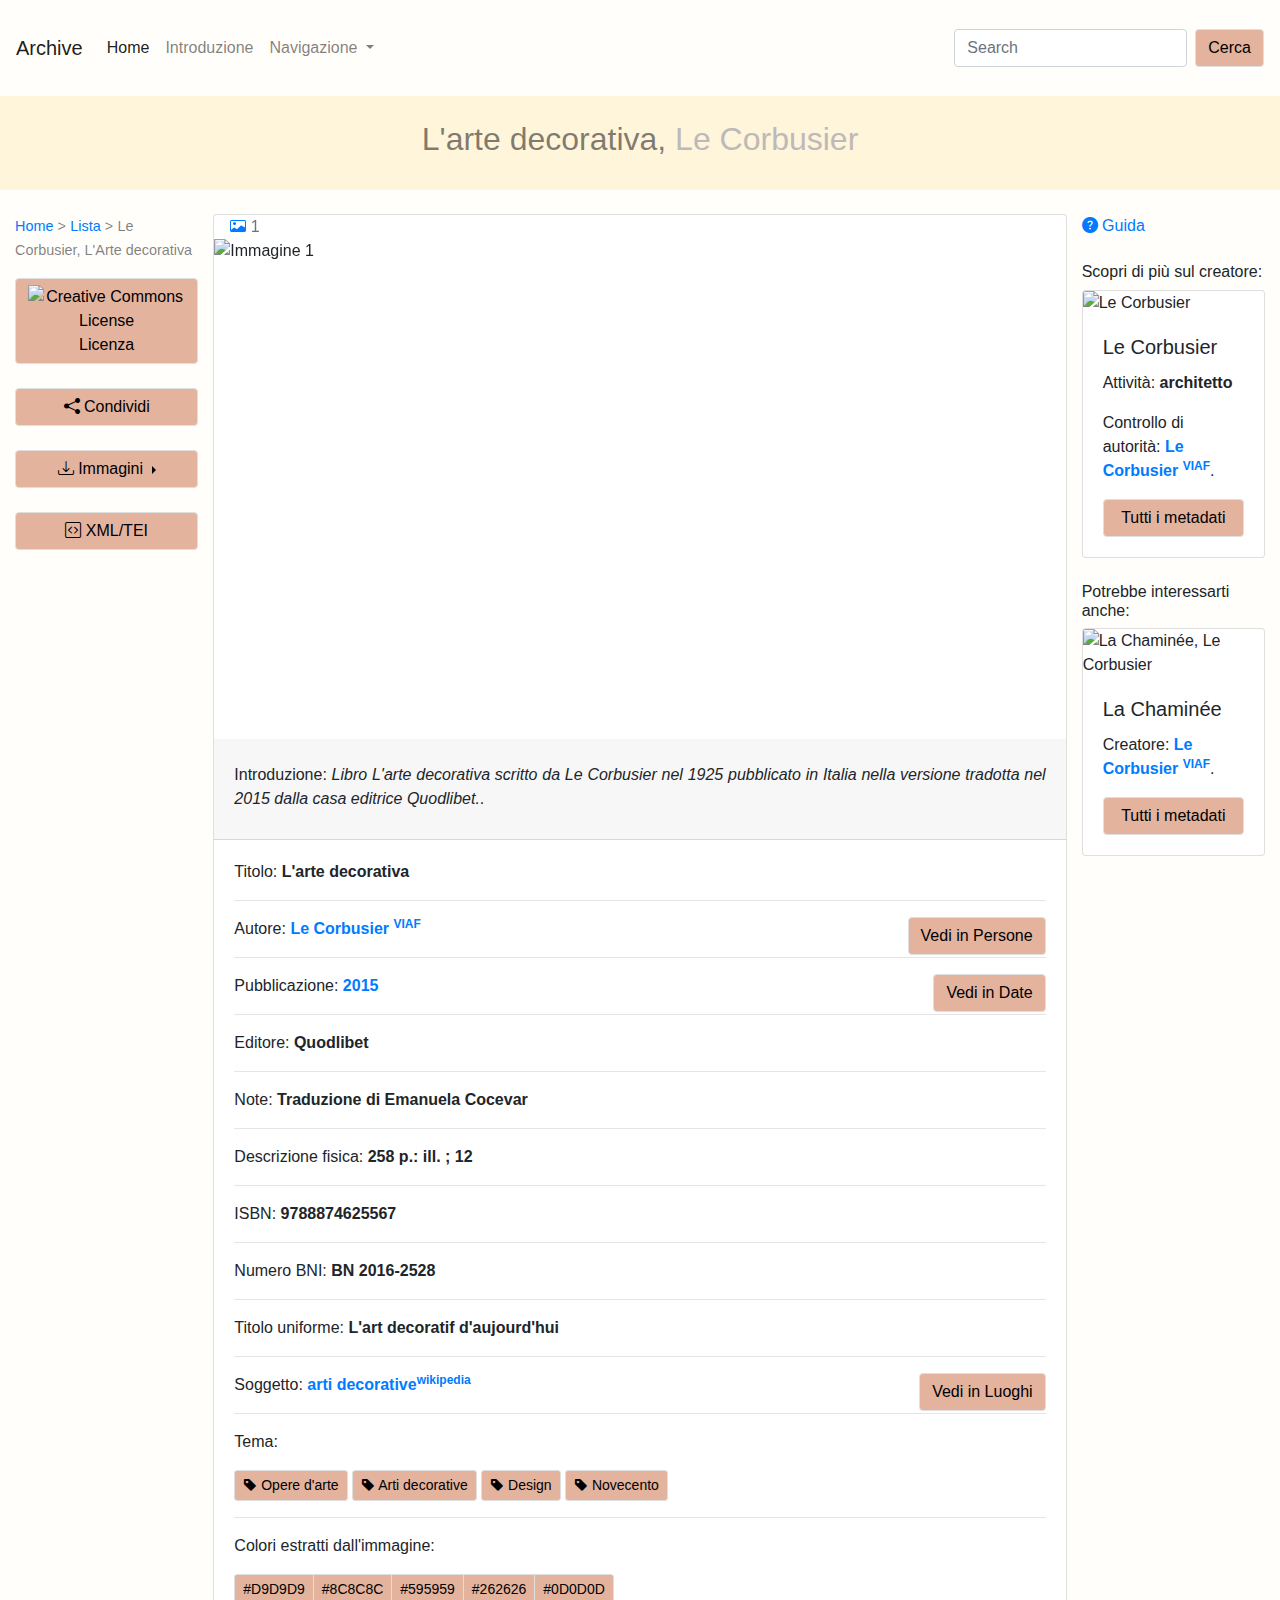
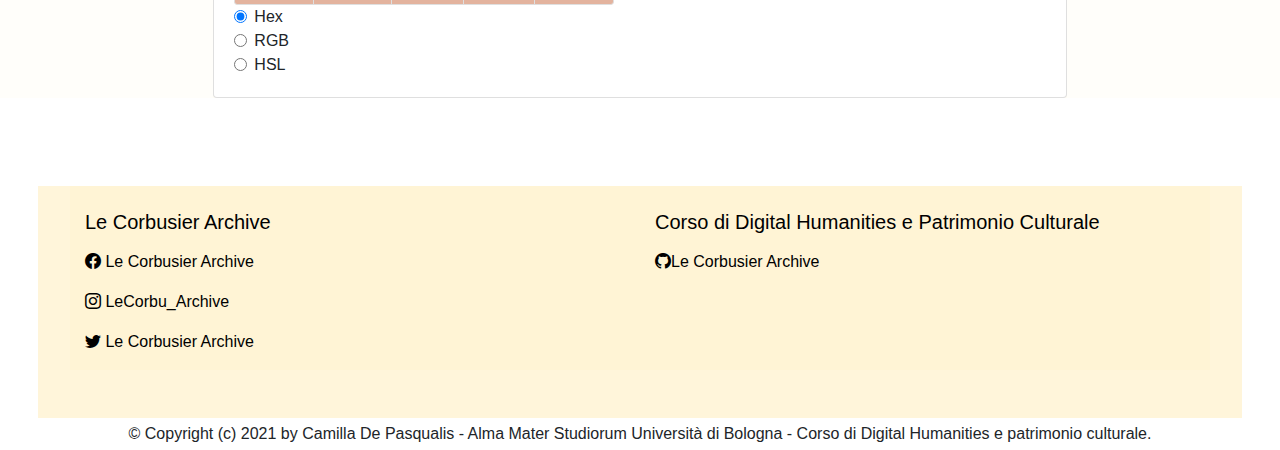
==== item.html @ 085aa57d "Add files via upload" ====
<!doctype html> <!-- necessario anche per motivi legali -->
<html lang="it">
<!-- head -->

<head>
    <!-- charset -->
    <meta charset="utf-8">
    <!-- viewport -->
    <meta name="viewport" content="width=device-width, initial-scale=1, shrink-to-fit=no">
    <!-- metadati DC -->
    <meta name="DC.Title" content="Le Corbusier Archive">
    <meta name="DC.Creator" content="Camilla De Pasqualis">
    <meta name="DC.Subject" content="Opere di Le Corbusier">
    <meta name="DC.Description" content="Inserisci una breve descrizione del tuo sito web">
    <meta name="DC.Publisher"
        content="Alma Mater Studiorum, Univeristà di Bologna">
    <meta name="DC.Contributor"
        content="Francesca Tommasi, Martina dello Buono">
    <meta name="DC.Date" content="Inserisci la data di creazione/pubblicazione/aggiornamento del tuo sito web">
    <meta name="DC.Type" content="Sito web">
    <meta name="DC.Format" content="HTML/CSS/JS">
    <link rel="DC.Identifier" href="https://www.nomedelsitoweb.github.io">
    <meta name="DC.Source" content="Inserisci le risorse utilizzate per la realizzazione del tuo sito web">
    <meta name="DC.Language" content="it">
    <meta name="DC.Relation"
        content="Inserisci dei riferimenti alle risorse collegate al sito web, possibilmente utilizzando identificazioni formali (per esempio, i codici ISBN per i libri)">
    <link rel="DC.Coverage"
        href="http://vocab.getty.edu/page/tgn/7004847">
    <meta name="DC.Rights"
        content="Inserisci il tipo di licenza con cui intendi proteggere il tuo sito web (per esempio, fai riferimento a una delle licenze Creative Commons: https://creativecommons.org/share-your-work/)">
    <!-- il titolo del sito riportato all'interno del tag title compare nella finestra del browser -->
    <title>Le Corbusier Archive</title>
    <!-- favicon -->
    <link rel="shortcut icon" href="img/favicon/favicon.ico" />
    <!-- bootstrap css -->
    <link rel="stylesheet" type="text/css" href="bootstrap/css/bootstrap.min.css">
    <!-- css -->
    <link rel="stylesheet" type="text/css" href="index.css">
    <!-- bootstrap icons -->
    <link rel="stylesheet" href="https://cdn.jsdelivr.net/npm/bootstrap-icons@1.4.0/font/bootstrap-icons.css">
</head>

<!-- body -->

<body>
    <!-- header -->
    <header>
        <!-- bootstrap navbar -->
           <nav class="navbar navbar-expand-lg navbar-light navbar-bg">
      <img src="immagini\lecorbusier.gif" height="80" alt="">
      <a class="navbar-brand" href="index.html" title="Torna a Home">Archive</a>
    <button class="navbar-toggler" type="button" data-toggle="collapse" data-target="#navbarSupportedContent" aria-controls="navbarSupportedContent" aria-expanded="false" aria-label="Toggle navigation">
      <span class="navbar-toggler-icon"></span>
    </button>

    <div class="collapse navbar-collapse" id="navbarSupportedContent">
      <ul class="navbar-nav mr-auto">
        <li class="nav-item active">
          <a class="nav-link" href="index.html">Home <span class="sr-only">(current)</span></a>
        </li>
        <li class="nav-item">
          <a class="nav-link" href="#">Introduzione</a>
        </li>
        <li class="nav-item dropdown">
          <a class="nav-link dropdown-toggle" href="#" id="navbarDropdown" role="button" data-toggle="dropdown" aria-haspopup="true" aria-expanded="false">
            Navigazione
          </a>
          <div class="dropdown-menu" aria-labelledby="navbarDropdown">
            <a class="dropdown-item" href="lista.html">Lista</a>
            <a class="dropdown-item" href="#">Mappa</a>
            <a class="dropdown-item" href="#">Tipologia</a>
            <a class="dropdown-item" href="#">Linea del tempo</a>
            <div class="dropdown-divider"></div>
            <a class="dropdown-item" href="#">Potrebbe interessarti</a>
          </div>
        </li>
      </ul>
        <form class="form-inline my-2 my-lg-0">
            <input class="form-control mr-sm-2" type="search" placeholder="Search" aria-label="Search">
            <button class="btn btn-primary btn-blue my-2 my-sm-0" type="submit">Cerca</button>
        </form>
    </div>
  </nav>
    </header>

    <!-- main -->
    <main class="background-gray pb-5 pt-5">
        <!-- item -->
        <section class="container-fluid">
            <div class="row">
                <div class="col-md-12 background-blue pb-4 pt-4">
                    <h2 class="text-black-50 text-center">L'arte decorativa, <span class="text-gray">Le Corbusier</span>
                    </h2>
                </div>
            </div>
            <div class="row">
                <!-- sidebar a sinistra -->
                <div class="col-md-2 col-sm-2 col-xs-12 mt-4">
                    <aside>
                        <!-- breadcrumbs -->
                        <nav class="breadcrumbs">
                            <ul class="pl-0">
                                <li><a href="index.html" class="link" title="Torna alla Home">Home</a></li>
                                <li><a href="lista.html" class="link" title="Torna a Lista">Lista</a></li>
                                <li>Le Corbusier, L'Arte decorativa</li>
                            </ul>
                        </nav>
                        <!-- licenza -->
                        <div class="share">
                            <a href="http://creativecommons.org/licenses/by/4.0/" class="btn btn-light" target="_blank"
                                title="Licenza Creative Commons CC BY 4.0">
                                <img alt="Creative Commons License" style="border-width:0; width: 60px;"
                                    src="https://i.creativecommons.org/l/by/4.0/88x31.png" /> Licenza</a>
                        </div>
                        <!-- condividi -->
                        <div class="share mt-4">
                            <button type="button" class="btn btn-light"><i class="bi bi-share-fill"></i>
                                Condividi</button>
                        </div>
                        <!-- download immagini -->
                        <div class="share mt-4">
                            <div class="dropdown dropright">
                                <button class="btn btn-light dropdown-toggle" type="button" id="dropdownMenuButton"
                                    data-toggle="dropdown" aria-haspopup="true" aria-expanded="false">
                                    <i class="bi bi-download"></i> Immagini
                                </button>
                                <div class="dropdown-menu p-3" aria-labelledby="dropdownMenuButton">
                                    <div class="mb-2">
                                        <span>Scarica le immagini da</span>
                                        <!-- inserisci i numeri delle immagini -->
                                        <input class="input-number mr-sm-2" type="number" min="1" max="2"
                                            placeholder="1">
                                        <span>a</span>
                                        <input class="input-number mr-sm-2" type="number" min="1" max="2"
                                            placeholder="2">
                                        <span>in:</span>
                                    </div>
                                    <!-- radio -->
                                    <div class="form-check">
                                        <input class="form-check-input" type="radio" name="exampleRadios"
                                            value="option1" checked>
                                        <label class="form-check-label">
                                            JPG
                                        </label>
                                    </div>
                                    <div class="form-check">
                                        <input class="form-check-input" type="radio" name="exampleRadios"
                                            value="option2">
                                        <label class="form-check-label">
                                            PNG
                                        </label>
                                    </div>
                                    <div class="form-check">
                                        <input class="form-check-input" type="radio" name="exampleRadios"
                                            value="option3">
                                        <label class="form-check-label">
                                            PDF
                                        </label>
                                    </div>
                                    <button type="button" class="btn btn-primary mt-2">Scarica</button>
                                </div>
                            </div>
                        </div>
                        <!-- download XML/TEI -->
                        <div class="share mt-4">
                            <button onclick="window.location.href='TEI.xml';" type="button" class="btn btn-light"><i class="bi bi-code-square"></i>
                                XML/TEI</button>
                        </div>
                    </aside>
                </div>
                <!-- item selezionato -->
                <div class="col-md-8 col-sm-8 col-xs-12 mt-4">
                    <div class="row">
                        <div class="card w-100">
                            <!-- carousel -->
                            <div id="carouselExampleIndicators" class="carousel slide carousel-specific-item"
                                data-ride="carousel">
                                <ol class="carousel-indicators">
                                    <li data-target="#carouselExampleIndicators" data-slide-to="0" class="active"></li>
                                    <li data-target="#carouselExampleIndicators" data-slide-to="1"></li>
                                </ol>
                                <div class="carousel-inner">
                                    <div class="carousel-item active">
                                        <span class="ml-2 mt-2 p-2"><a href="#" target="_blank"
                                                title="Vedi tutte le immagini del catalogo"><i
                                                    class="bi bi-card-image"></i></a> <span
                                                class="img-code text-muted">1</span></span>
                                        <img src="immagini\Screenshot (14).png"
                                            class="mx-auto d-block w-100" alt="Immagine 1">
                                    </div>
                                    <div class="carousel-item">
                                        <span class="ml-2 mt-2 p-2"><a href="#" target="_blank"
                                                title="Vedi tutte le immagini del catalogo"><i
                                                    class="bi bi-card-image"></i> <span
                                                    class="img-code text-muted">2</span></a></span>
                                        <img src="immagini\Screenshot (13).png"
                                            class="mx-auto d-block w-100" alt="Immagine 2">
                                    </div>
                                </div>
                                <a class="carousel-control-prev" href="#carouselExampleIndicators" role="button"
                                    data-slide="prev" title="Indietro">
                                    <span class="carousel-control-prev-icon" aria-hidden="true"></span>
                                    <span class="sr-only">Previous</span>
                                </a>
                                <a class="carousel-control-next" href="#carouselExampleIndicators" role="button"
                                    data-slide="next">
                                    <span class="carousel-control-next-icon" aria-hidden="true"></span>
                                    <span class="sr-only" title="Avanti">Next</span>
                                </a>
                            </div>
                            <!-- introduzione -->
                            <div class="card-header pt-4">
                                <p class="text-justify">Introduzione: <em>Libro L'arte decorativa scritto da Le Corbusier nel 1925 pubblicato in Italia nella versione tradotta nel 2015 dalla casa editrice Quodlibet.</em>.</p>
                            </div>
                            <!-- metadati -->
                            <div class="card-body">
                                <p class="card-text"><span>Titolo:</span> <b>L'arte decorativa</b></p>
                                <hr>
                                <p class="card-text"><span>Autore:</span> <b><a href="https://viaf.org/viaf/30311644/"
                                            target="_blank" title="Identificativo VIAF di Vela, Vincenzo">Le Corbusier
                                            <sup>VIAF</sup></a></b>
                                    <a href="persona.html" class="btn btn-light float-right"
                                        title="Vai alla pagina di Le Corbusier nella sezione Persone">Vedi in
                                        Persone</a>
                                </p>
                                <hr>
                                <p class="card-text"><span>Pubblicazione:</span> <b><a href="#" title="2015">2015</a></b> <button
                                        type="button" class="btn btn-light float-right">Vedi in Date</button>
                                </p>
                                <hr>
                                <p class="card-text"><span>Editore:</span> <b>Quodlibet</b>
                                <hr>
                                <p class="card-text"><span>Note:</span> <b>Traduzione di Emanuela Cocevar</b></p>
                                <hr>
                                <p class="card-text"><span>Descrizione fisica:</span> <b>258 p.: ill. ; 12</b></p>
                                <hr>
                                <p class="card-text"><span>ISBN:</span> <b>9788874625567</b></p>
                                <hr>
                                <p class="card-text"><span>Numero BNI:</span> <b>BN 2016-2528</b>
                                </p>
                                <hr>
                                <p class="card-text"><span>Titolo uniforme:</span> <b>L'art decoratif d'aujourd'hui</b></p>
                                <hr>
                                <p class="card-text"><span>Soggetto:</span> <b><a
                                            href=https://it.wikipedia.org/wiki/Arti_decorative target="_blank"
                                            title="pagina Wikipedia delle arti decorative">arti decorative<sup>wikipedia</sup></a></b>
                                    <button type="button" class="btn btn-light float-right">Vedi in Luoghi</button>
                                </p>
                                <hr>
                                <p class="card-text">Tema:</p>
                                <!-- tag -->
                                <div>
                                    <button type="button" class="btn btn-primary btn-sm"><i class="bi bi-tag-fill"></i>
                                        Opere d'arte</button>
                                    <button type="button" class="btn btn-secondary btn-sm"><i
                                            class="bi bi-tag-fill"></i>
                                        Arti decorative</button>
                                    <button type="button" class="btn btn-success btn-sm"><i class="bi bi-tag-fill"></i>
                                        Design</button>
                                    <button type="button" class="btn btn-info btn-sm"><i class="bi bi-tag-fill"></i>
                                        Novecento</button>
                                </div>
                                <hr>
                                <p class="card-text">Colori estratti dall'immagine:</p>
                                <!-- button group -->
                                <!-- gli attributi style andrebbero evitati, ma in alcuni casi (senza approfondire, dove interviene un JS) sono permessi -->
                                <div class="btn-group" role="group" aria-label="Palette estratta dall'immagine">
                                    <button type="button" class="btn btn-secondary btn-sm text-dark"
                                        style="background-color: #D9D9D9; border-color: #D9D9D9;">#D9D9D9</button>
                                    <button type="button" class="btn btn-secondary btn-sm"
                                        style="background-color: #8C8C8C; border-color: #8C8C8C;">#8C8C8C</button>
                                    <button type="button" class="btn btn-secondary btn-sm"
                                        style="background-color: #595959; border-color: #595959;">#595959</button>
                                    <button type="button" class="btn btn-secondary btn-sm"
                                        style="background-color: #262626; border-color: #262626;">#262626</button>
                                    <button type="button" class="btn btn-secondary btn-sm"
                                        style="background-color: #0D0D0D; border-color: #0D0D0D;">#0D0D0D</button>
                                </div>
                                <!-- radio -->
                                <div class="form-check">
                                    <input class="form-check-input" type="radio" name="exampleRadios" value="option1"
                                        checked>
                                    <label class="form-check-label">
                                        Hex
                                    </label>
                                </div>
                                <div class="form-check">
                                    <input class="form-check-input" type="radio" name="exampleRadios" value="option2">
                                    <label class="form-check-label">
                                        RGB
                                    </label>
                                </div>
                                <div class="form-check">
                                    <input class="form-check-input" type="radio" name="exampleRadios" value="option3">
                                    <label class="form-check-label">
                                        HSL
                                    </label>
                                </div>
                            </div>
                        </div>
                    </div>
                </div>
                <!-- sidebar a destra -->
                <div class="col-md-2 col-sm-2 col-xs-12 mt-4">
                    <aside>
                        <!-- guida -->
                        <div>
                            <a href="#" class="link" title="Guida"><i class="bi bi-question-circle-fill"></i>
                                <span>Guida</span></a>
                        </div>
                        <!-- suggerimenti -->
                        <div class="mt-4">
                            <p class="h6">Scopri di più sul creatore:</p>
                            <div class="card">
                                <img src="immagini\lecorbupiccolo.jpg" class="card-img-top"
                                    alt="Le Corbusier">
                                <div class="card-body">
                                    <h5 class="card-title">Le Corbusier</h5>
                                    <p class="card-text">Attività: <b>architetto</b></p>
                                    <p class="card-text">Controllo di autorità: <b><a
                                                href="https://viaf.org/viaf/56612471/" target="_blank"
                                                title="Identificativo VIAF di Le Corbusier">Le Corbusier
                                                <sup>VIAF</sup></a></b>.</p>
                                    <a href="persona.html" class="btn btn-blue w-100" title="Tutti i metadati">Tutti i
                                        metadati</a>
                                </div>
                            </div>
                        </div>
                        <div class="mt-4">
                            <h6>Potrebbe interessarti anche:</h6>
                            <div class="card">
                                <img src="immagini\lachamine.jpg" class="card-img-top"
                                    alt="La Chaminée, Le Corbusier">
                                <div class="card-body">
                                    <h5 class="card-title">La Chaminée</h5>
                                    <p class="card-text">Creatore: <b><a href="https://viaf.org/viaf/56612471/"
                                                target="_blank" title="Identificativo VIAF di Le Corbusier">Le Corbusier
                                                <sup>VIAF</sup></a></b>.</p>
                                    <a href="item2.html" class="btn btn-blue w-100" title="Tutti i metadati">Tutti i metadati</a>
                                </div>
                            </div>
                        </div>
                    </aside>
                </div>
            </div>
        </section>
    </main>

    <!-- footer -->
    <footer>
        <!-- informazioni secondarie -->
        <div class="container-fluid background-footer pb-5 pt-5">
            <div class="container">
                <div class="row">
                    <div class="col-md-6 mt-4">
                        <h5 class="text-justify">Le Corbusier Archive</h5>
                        <ul class="mt-3 pl-0"><i class="bi bi-facebook"></i> Le Corbusier Archive</ul>
                        <ul class="mt-3 pl-0"><i class="bi bi-instagram"></i> LeCorbu_Archive</ul>
                        <ul class="mt-3 pl-0"><i class="bi bi-twitter"></i> Le Corbusier Archive</ul>
                    </div>
                    <div class="col-md-6 mt-4">
                        <h5 class="text-justify">Corso di Digital Humanities e Patrimonio Culturale</h5>
                        <ul class="mt-3 pl-0"><i class="bi bi-github"></i>Le Corbusier Archive</ul>
                    </div>
                </div>
            </div>
        </div>
        <!-- copyright -->
        <div class="container-fluid background-gray">
            <p class="mb-0 pb-1 pt-1 text-center">© Copyright (c) 2021 by Camilla De Pasqualis - Alma Mater Studiorum Università di Bologna - Corso di Digital Humanities e patrimonio culturale.</p>
        </div>
    </footer>

    <!-- script sempre prima della chiusura del body -->
    <!-- jquery -->
    <!-- se si intende utilizzare bootstrap è sempre necessario includere prima una libreria di JavaScript chiamata jQuery -->
    <script src="https://code.jquery.com/jquery-3.6.0.slim.min.js"
        integrity="sha256-u7e5khyithlIdTpu22PHhENmPcRdFiHRjhAuHcs05RI=" crossorigin="anonymous"></script>
    <!-- bootstrap js -->
    <script src="bootstrap/js/bootstrap.bundle.min.js"></script>

</body>

</html>
---- index.css ----
/* quando è un tag html e non una class non si mette il punto */
.body {
  background-color: #ffc10705;
}
.navbar-bg {
  background-color: #ffc10705;
}
.background-section { 
  background-color: #fff5da;
  margin: 0 auto;
  width: 94%;
}
.carousel-caption {
    background-color: rgba(26, 26, 26, .7);
    left: 0;
    right: 0;
    width: 100%; bottom: 0px;

}
.carousel-image {
  height: 100vh;
}
/* # si usa quando è un id */
#carouselExampleCaptions {
  margin: 40px;
}
.main {
  margin: 40px;

  background-color: #fff5da;
}
/* vh è un'unità di misura responsiva, 100vh è tutto lo schermo in altezza */
.btn-card {
  width: 100%;
  bottom: 0;

}
.btn {
  background-color: #e3b39e !important;
  font-weight: 500;
    color: black !important;
    border: 1px solid #dfdfdf !important;
}
.background-footer {
  background-color: #fff5da;
  margin: 0 auto;
  margin-top: 40px;
  width: 94%;
  /* !important serve a ignorare le regole che sovrascrivono quella specificata */
  color: black !important;
}
.background-footer li {
  /* per togliere i pallini dall'elenco */
  list-style-type: none;
}
.navbar {
  background-color: #ffc10705;
}

.row {
  background-color: #ffc10705;
}
.col-md-12 {
  background-color: #fff5da;
}
.col-md-12 pb-4 pt-4 {
  background-color: #fff5da;;
}
#header-lista{
  background-color: #fffcf5;
}
aside .card:hover, .card-tool:hover, .card-item:hover, .card-related-item:hover {
  box-shadow: 0px 5px 40px -10px rgba(122, 144, 173, .9);
  -webkit-box-shadow: 0px 5px 40px -10px rgba(38, 44, 52, .9); 
  -moz-box-shadow: 0px 5px 40px -10px rgba(38, 44, 52, .9);
}

/*Btn pressend and hover*/
.btn:hover,.btn:active, .btn:focus {
  background-color: #7f7a6d !important;
  border-color: #7f7a6d !important;
  color: white !important;
  box-shadow: 0 0 0 0.2rem rgb(129 129 129 / 50%) !important;
}
#toggle-opere{
  background-color: #f4e0d7;
  border-color: #f4e0d7;
}

#toggle-luoghi{
  background-color:#d99373;
  border-color: #d99373;
}

.dropdown-toggle {
  width: 100%;
}
.carousel-item img {
  height: 500px;
  width: auto !important;
}
.pt-5, .py-5 {
    padding-top: 0 !important;
}
.text-gray {
  color: #bdb9b9;
}

/* breadcrumbs */
.breadcrumbs > ul > li {
  color: rgba(0, 0, 0, .5); 
  display: inline; 
  font-size: .9em;
}
/* ::after indica che dopo ogni elemento con le classi/attributi indicati bisogna inserire il contenuto riportato dalla proprietà content */
.breadcrumbs li:not(:last-child)::after {
  content: " >";
}
.share button{
  width: 100%;
}
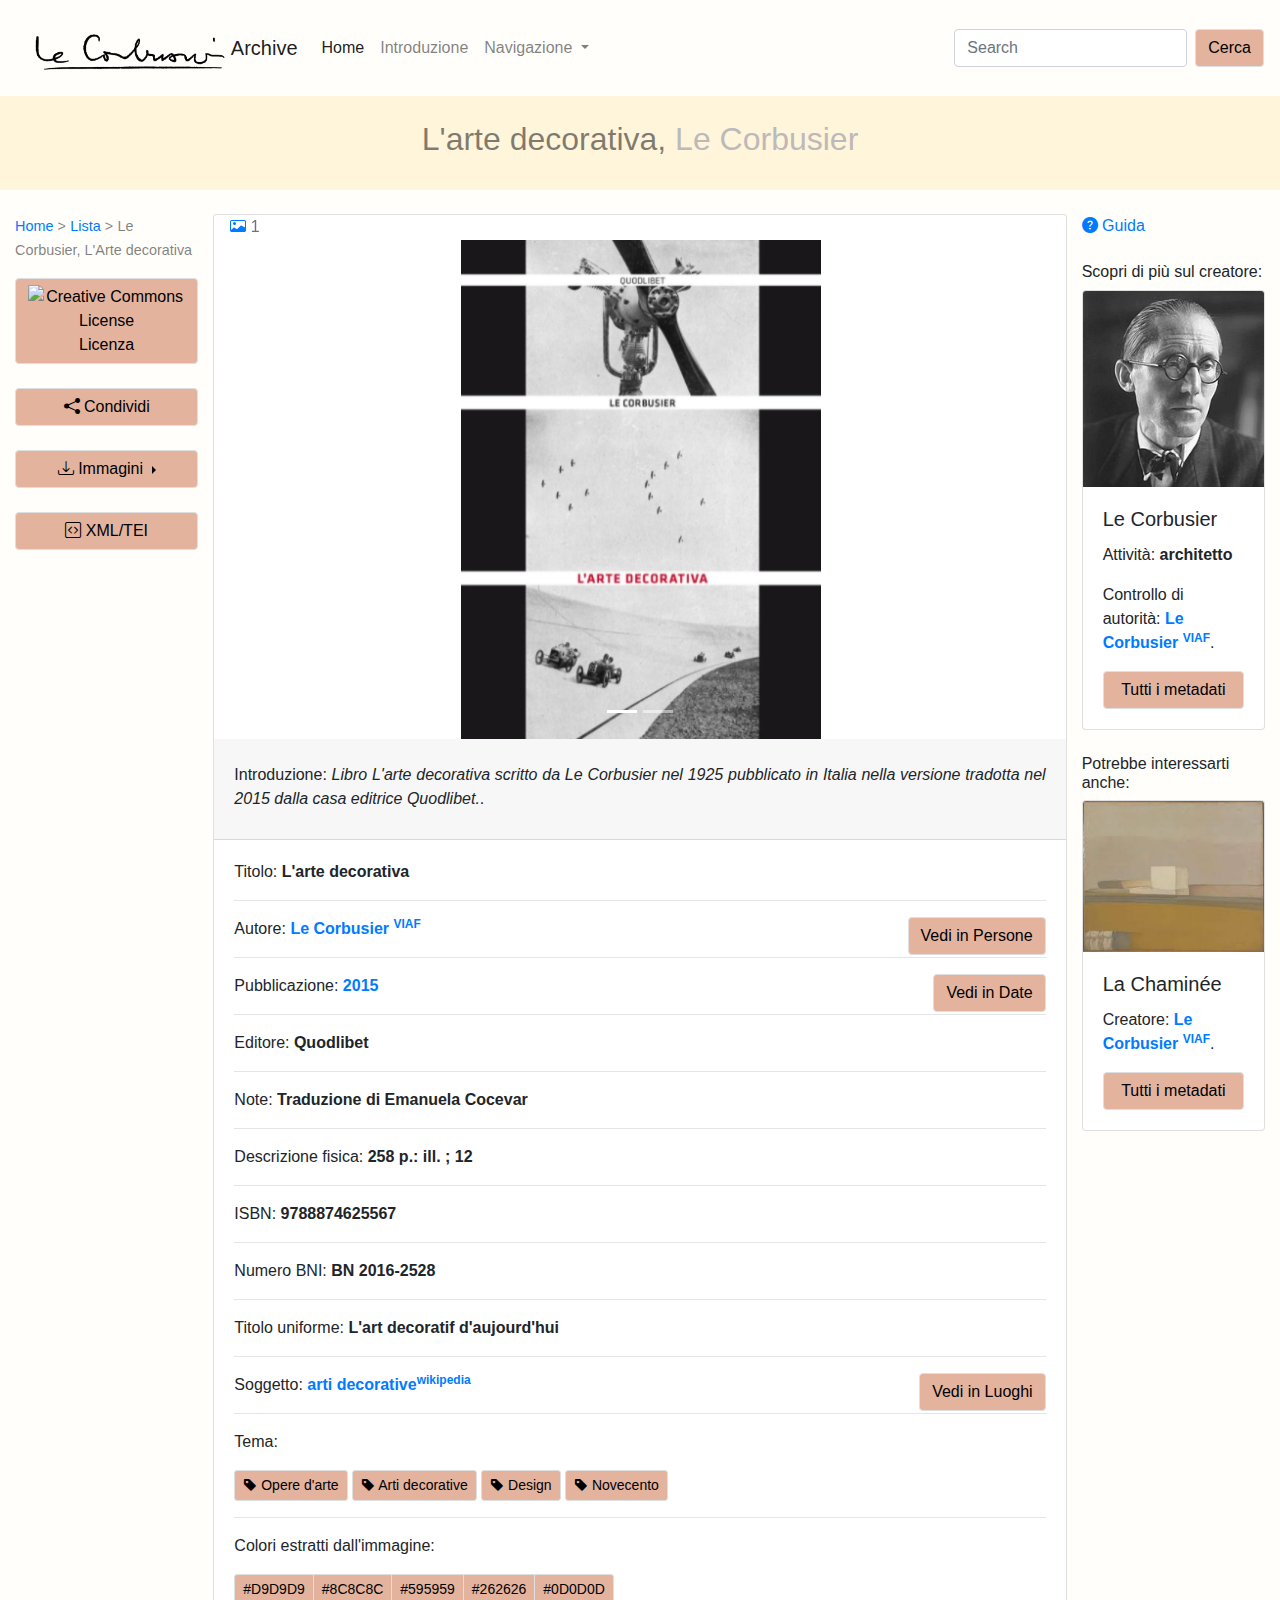
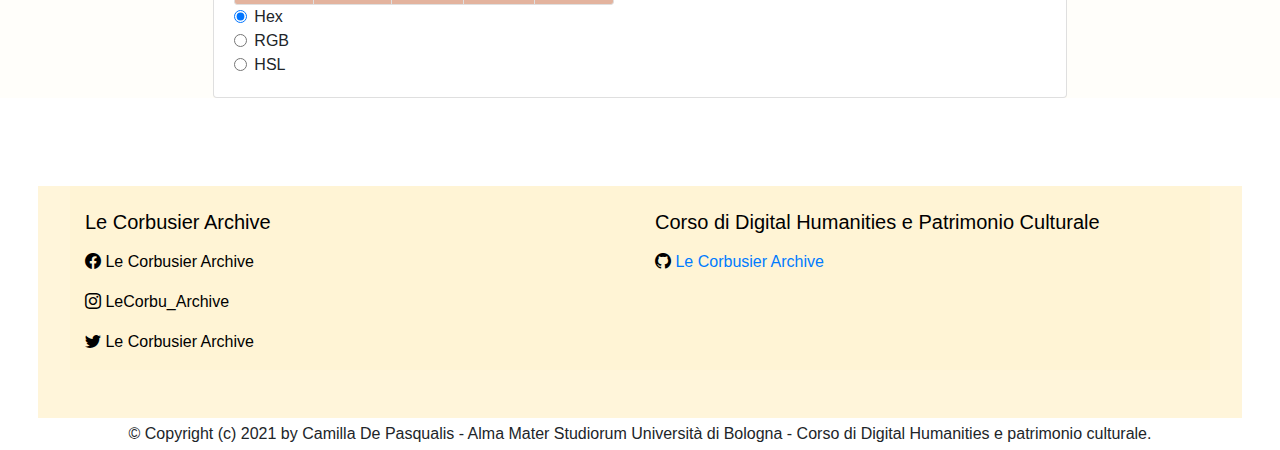
==== commit a5ab3e9c: "Cartella immagini" ====
--- a/item.html
+++ b/item.html
@@ -360,7 +360,7 @@
                     </div>
                     <div class="col-md-6 mt-4">
                         <h5 class="text-justify">Corso di Digital Humanities e Patrimonio Culturale</h5>
-                        <ul class="mt-3 pl-0"><i class="bi bi-github"></i>Le Corbusier Archive</ul>
+                        <ul class="mt-3 pl-0"><i class="bi bi-github"></i> <a href="https://github.com/CamillaDePasqualis/esame-dh"> Le Corbusier Archive </a></ul>
                     </div>
                 </div>
             </div>
--- a/index.css
+++ b/index.css
@@ -118,4 +118,16 @@
 }
 .share button{
   width: 100%;
-}+}
+.card-item img {
+  height: 400px;
+}
+.card-item .btn {
+  width: 100%;
+}
+.card-item > .card-body > .card-metadata {
+  height: 270px;
+}
+.card-metadata > h4 {
+  font-size: 1.2em;
+}
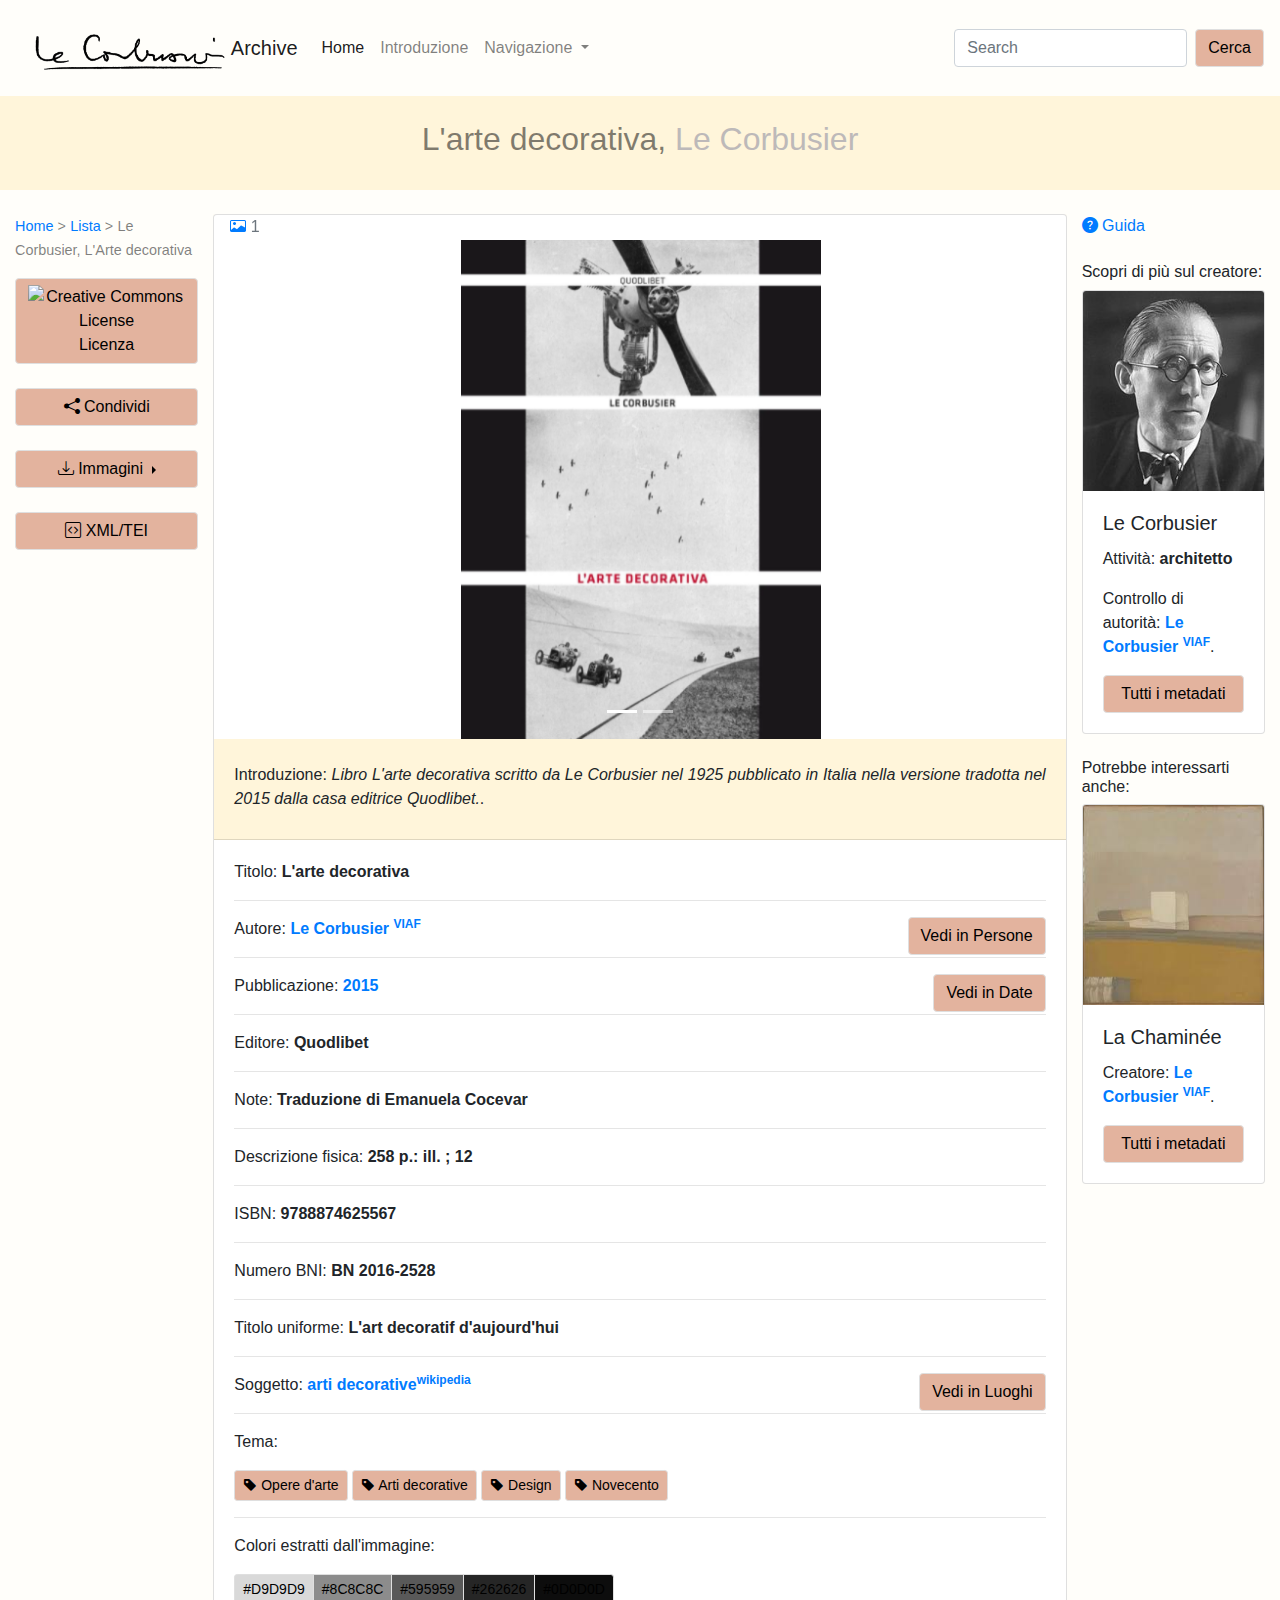
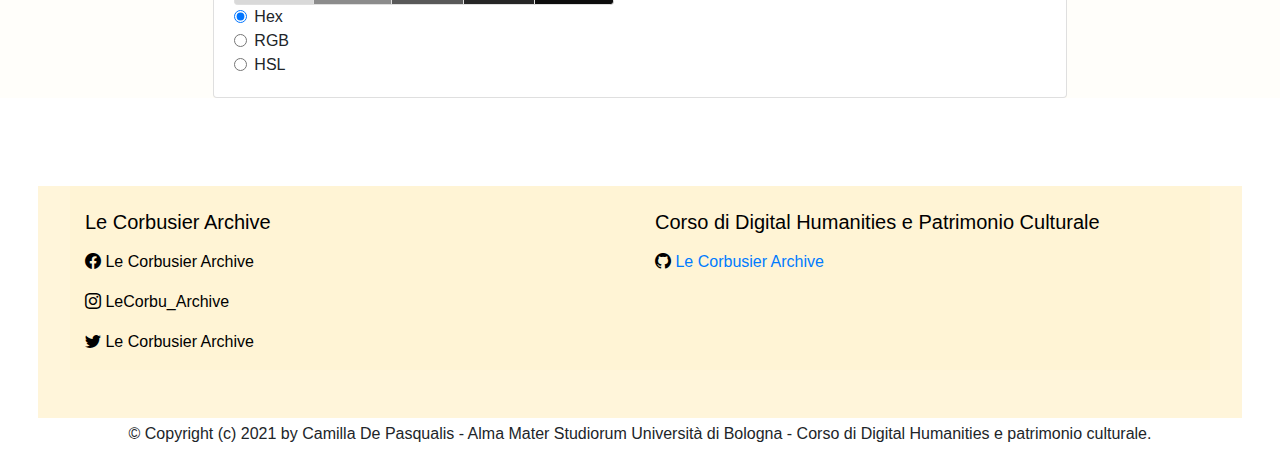
==== commit 257f8cde: "ultime modifiche progetto" ====
--- a/item.html
+++ b/item.html
@@ -359,7 +359,7 @@
                         <ul class="mt-3 pl-0"><i class="bi bi-twitter"></i> Le Corbusier Archive</ul>
                     </div>
                     <div class="col-md-6 mt-4">
-                        <h5 class="text-justify">Corso di Digital Humanities e Patrimonio Culturale</h5>
+                        <h5>Corso di Digital Humanities e Patrimonio Culturale</h5>
                         <ul class="mt-3 pl-0"><i class="bi bi-github"></i> <a href="https://github.com/CamillaDePasqualis/esame-dh"> Le Corbusier Archive </a></ul>
                     </div>
                 </div>
--- a/index.css
+++ b/index.css
@@ -17,9 +17,6 @@
     width: 100%; bottom: 0px;
 
 }
-.carousel-image {
-  height: 100vh;
-}
 /* # si usa quando è un id */
 #carouselExampleCaptions {
   margin: 40px;
@@ -35,11 +32,11 @@
   bottom: 0;
 
 }
-.btn {
-  background-color: #e3b39e !important;
+.btn, #search-btn {
+  background-color: #e3b39e;
   font-weight: 500;
-    color: black !important;
-    border: 1px solid #dfdfdf !important;
+  color: black !important;
+  border: 1px solid #dfdfdf !important;
 }
 .background-footer {
   background-color: #fff5da;
@@ -69,7 +66,7 @@
 #header-lista{
   background-color: #fffcf5;
 }
-aside .card:hover, .card-tool:hover, .card-item:hover, .card-related-item:hover {
+aside .card:hover, .card-tool:hover, .card-item:hover, .card-related-item:hover, #search-btn:hover {
   box-shadow: 0px 5px 40px -10px rgba(122, 144, 173, .9);
   -webkit-box-shadow: 0px 5px 40px -10px rgba(38, 44, 52, .9); 
   -moz-box-shadow: 0px 5px 40px -10px rgba(38, 44, 52, .9);
@@ -131,3 +128,26 @@
 .card-metadata > h4 {
   font-size: 1.2em;
 }
+.carousel-control-next, .carousel-control-prev {
+  z-index: 10000;
+}
+
+img.index-carousel-images {
+  width: 100% !important;
+}
+.card-img-top {
+  height: 200px;
+}
+.card-related-item .card-body {
+  height: 300px;
+}
+
+.card-related-item .card-body .card-text {
+  height: 150px;
+}
+.card-related-item .card-body h4{
+  height: 50px;
+}
+.card-header, #card-header-persona {
+  background-color: #fff5da;
+}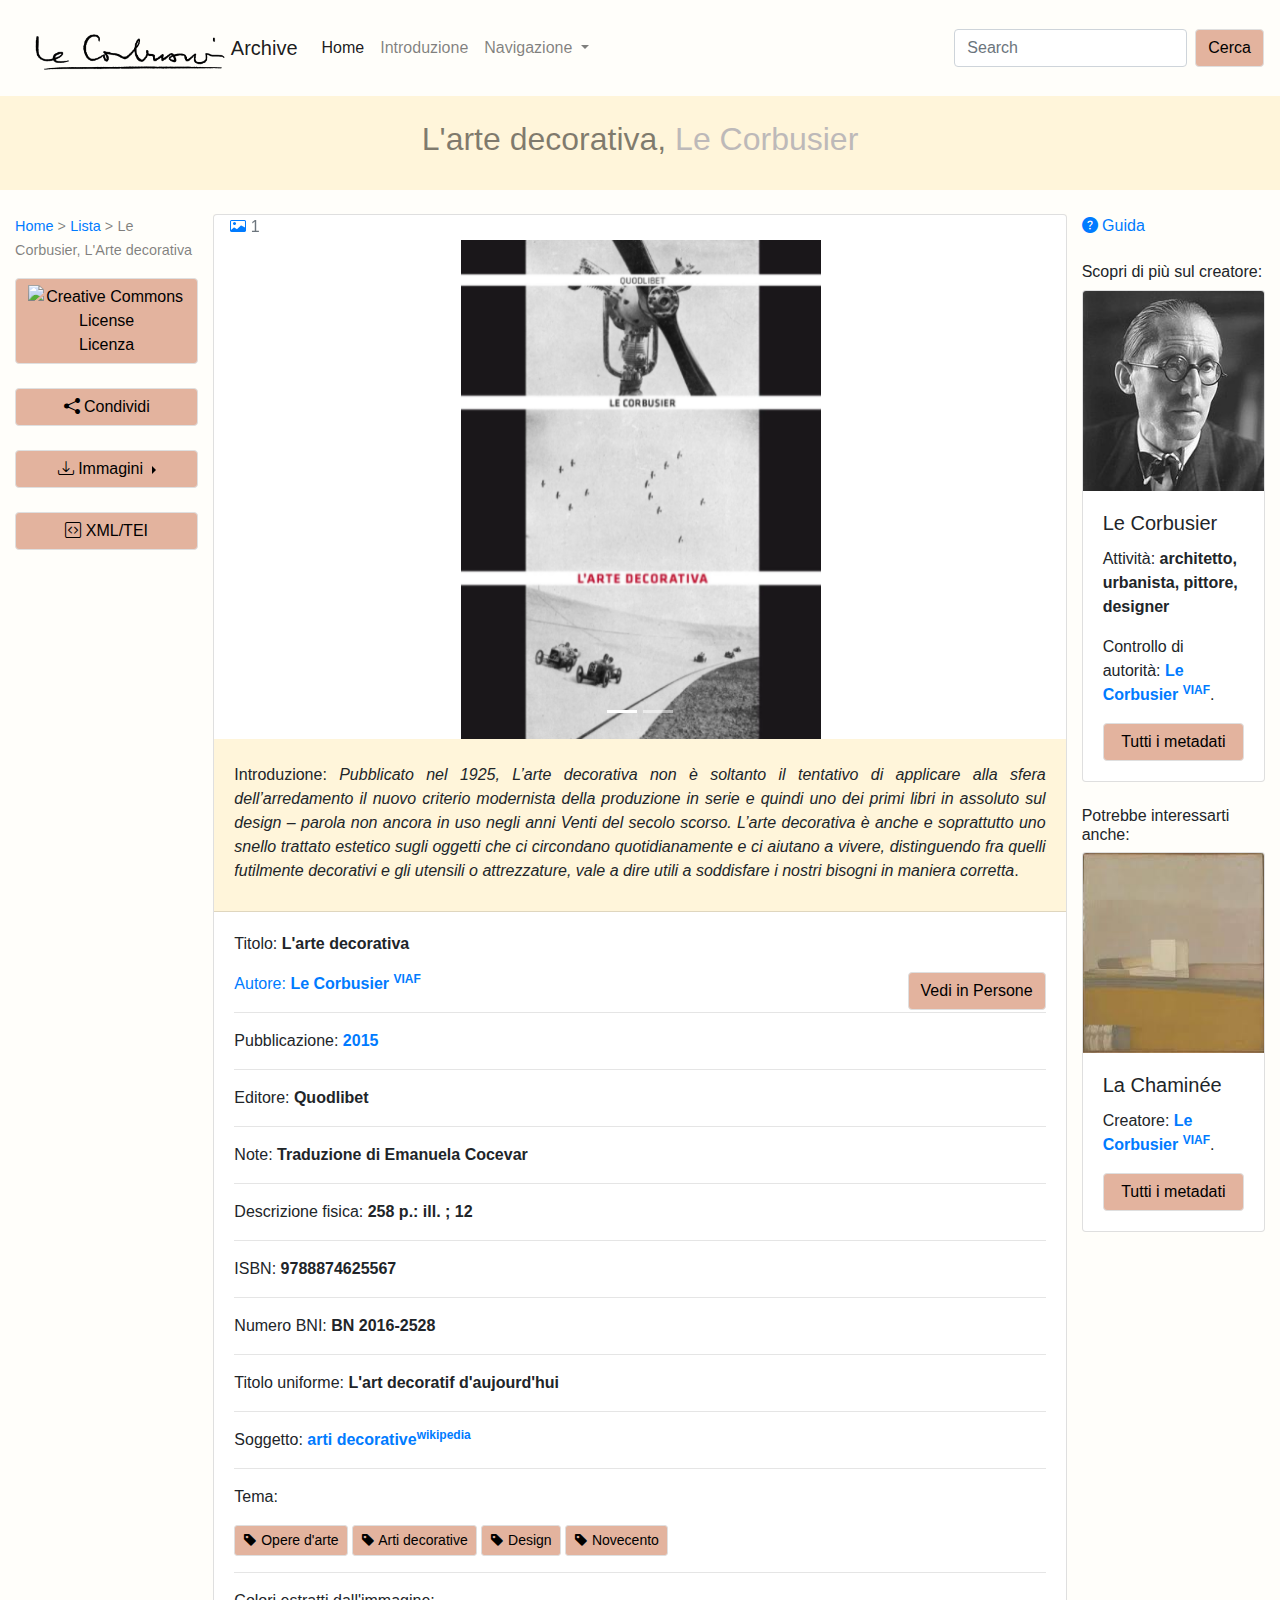
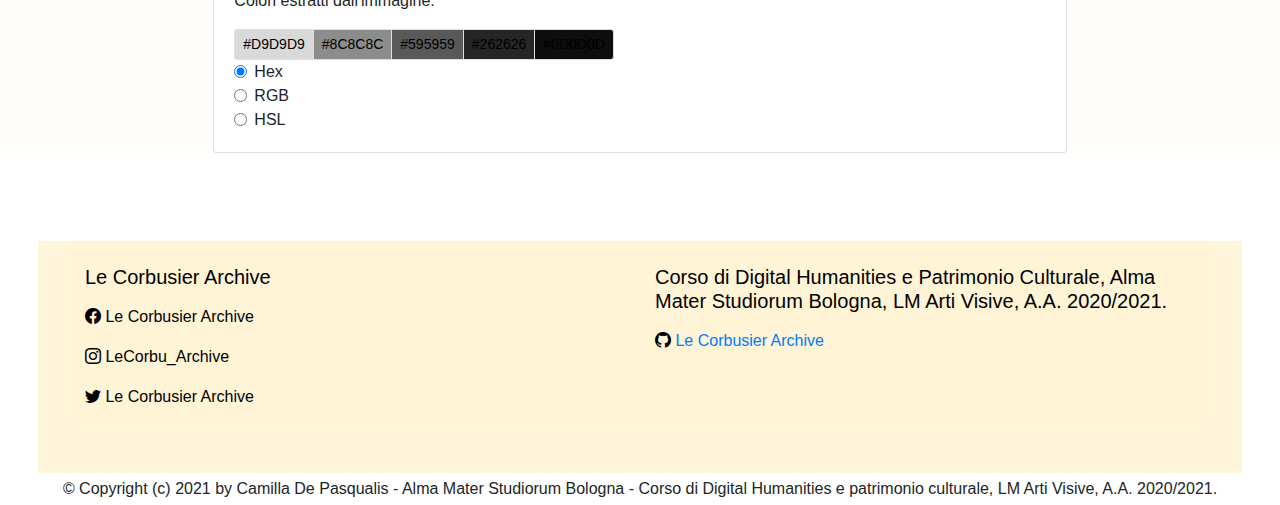
==== commit 1b5d56a1: "ultime modifiche" ====
--- a/item.html
+++ b/item.html
@@ -7,27 +7,7 @@
     <meta charset="utf-8">
     <!-- viewport -->
     <meta name="viewport" content="width=device-width, initial-scale=1, shrink-to-fit=no">
-    <!-- metadati DC -->
-    <meta name="DC.Title" content="Le Corbusier Archive">
-    <meta name="DC.Creator" content="Camilla De Pasqualis">
-    <meta name="DC.Subject" content="Opere di Le Corbusier">
-    <meta name="DC.Description" content="Inserisci una breve descrizione del tuo sito web">
-    <meta name="DC.Publisher"
-        content="Alma Mater Studiorum, Univeristà di Bologna">
-    <meta name="DC.Contributor"
-        content="Francesca Tommasi, Martina dello Buono">
-    <meta name="DC.Date" content="Inserisci la data di creazione/pubblicazione/aggiornamento del tuo sito web">
-    <meta name="DC.Type" content="Sito web">
-    <meta name="DC.Format" content="HTML/CSS/JS">
-    <link rel="DC.Identifier" href="https://www.nomedelsitoweb.github.io">
-    <meta name="DC.Source" content="Inserisci le risorse utilizzate per la realizzazione del tuo sito web">
-    <meta name="DC.Language" content="it">
-    <meta name="DC.Relation"
-        content="Inserisci dei riferimenti alle risorse collegate al sito web, possibilmente utilizzando identificazioni formali (per esempio, i codici ISBN per i libri)">
-    <link rel="DC.Coverage"
-        href="http://vocab.getty.edu/page/tgn/7004847">
-    <meta name="DC.Rights"
-        content="Inserisci il tipo di licenza con cui intendi proteggere il tuo sito web (per esempio, fai riferimento a una delle licenze Creative Commons: https://creativecommons.org/share-your-work/)">
+    <meta name="author" content="Camilla De Pasqualis">
     <!-- il titolo del sito riportato all'interno del tag title compare nella finestra del browser -->
     <title>Le Corbusier Archive</title>
     <!-- favicon -->
@@ -210,12 +190,12 @@
                             </div>
                             <!-- introduzione -->
                             <div class="card-header pt-4">
-                                <p class="text-justify">Introduzione: <em>Libro L'arte decorativa scritto da Le Corbusier nel 1925 pubblicato in Italia nella versione tradotta nel 2015 dalla casa editrice Quodlibet.</em>.</p>
+                                <p class="text-justify">Introduzione: <em>Pubblicato nel 1925, L’arte decorativa non è soltanto il tentativo di applicare alla sfera dell’arredamento il nuovo criterio modernista della produzione in serie e quindi uno dei primi libri in assoluto sul design – parola non ancora in uso negli anni Venti del secolo scorso. L’arte decorativa è anche e soprattutto uno snello trattato estetico sugli oggetti che ci circondano quotidianamente e ci aiutano a vivere, distinguendo fra quelli futilmente decorativi e gli utensili o attrezzature, vale a dire utili a soddisfare i nostri bisogni in maniera corretta</em>.</p>
                             </div>
                             <!-- metadati -->
                             <div class="card-body">
                                 <p class="card-text"><span>Titolo:</span> <b>L'arte decorativa</b></p>
-                                <hr>
+                                <a href="#">
                                 <p class="card-text"><span>Autore:</span> <b><a href="https://viaf.org/viaf/30311644/"
                                             target="_blank" title="Identificativo VIAF di Vela, Vincenzo">Le Corbusier
                                             <sup>VIAF</sup></a></b>
@@ -224,8 +204,7 @@
                                         Persone</a>
                                 </p>
                                 <hr>
-                                <p class="card-text"><span>Pubblicazione:</span> <b><a href="#" title="2015">2015</a></b> <button
-                                        type="button" class="btn btn-light float-right">Vedi in Date</button>
+                                <p class="card-text"><span>Pubblicazione:</span> <b><a href="#" title="2015">2015</a></b> 
                                 </p>
                                 <hr>
                                 <p class="card-text"><span>Editore:</span> <b>Quodlibet</b>
@@ -244,7 +223,6 @@
                                 <p class="card-text"><span>Soggetto:</span> <b><a
                                             href=https://it.wikipedia.org/wiki/Arti_decorative target="_blank"
                                             title="pagina Wikipedia delle arti decorative">arti decorative<sup>wikipedia</sup></a></b>
-                                    <button type="button" class="btn btn-light float-right">Vedi in Luoghi</button>
                                 </p>
                                 <hr>
                                 <p class="card-text">Tema:</p>
@@ -316,7 +294,7 @@
                                     alt="Le Corbusier">
                                 <div class="card-body">
                                     <h5 class="card-title">Le Corbusier</h5>
-                                    <p class="card-text">Attività: <b>architetto</b></p>
+                                    <p class="card-text">Attività: <b>architetto, urbanista, pittore, designer</b></p>
                                     <p class="card-text">Controllo di autorità: <b><a
                                                 href="https://viaf.org/viaf/56612471/" target="_blank"
                                                 title="Identificativo VIAF di Le Corbusier">Le Corbusier
@@ -359,7 +337,7 @@
                         <ul class="mt-3 pl-0"><i class="bi bi-twitter"></i> Le Corbusier Archive</ul>
                     </div>
                     <div class="col-md-6 mt-4">
-                        <h5>Corso di Digital Humanities e Patrimonio Culturale</h5>
+                        <h5>Corso di Digital Humanities e Patrimonio Culturale, Alma Mater Studiorum Bologna, LM Arti Visive, A.A. 2020/2021.</h5>
                         <ul class="mt-3 pl-0"><i class="bi bi-github"></i> <a href="https://github.com/CamillaDePasqualis/esame-dh"> Le Corbusier Archive </a></ul>
                     </div>
                 </div>
@@ -367,7 +345,7 @@
         </div>
         <!-- copyright -->
         <div class="container-fluid background-gray">
-            <p class="mb-0 pb-1 pt-1 text-center">© Copyright (c) 2021 by Camilla De Pasqualis - Alma Mater Studiorum Università di Bologna - Corso di Digital Humanities e patrimonio culturale.</p>
+            <p class="mb-0 pb-1 pt-1 text-center">© Copyright (c) 2021 by Camilla De Pasqualis - Alma Mater Studiorum Bologna - Corso di Digital Humanities e patrimonio culturale, LM Arti Visive, A.A. 2020/2021.</p>
         </div>
     </footer>
 
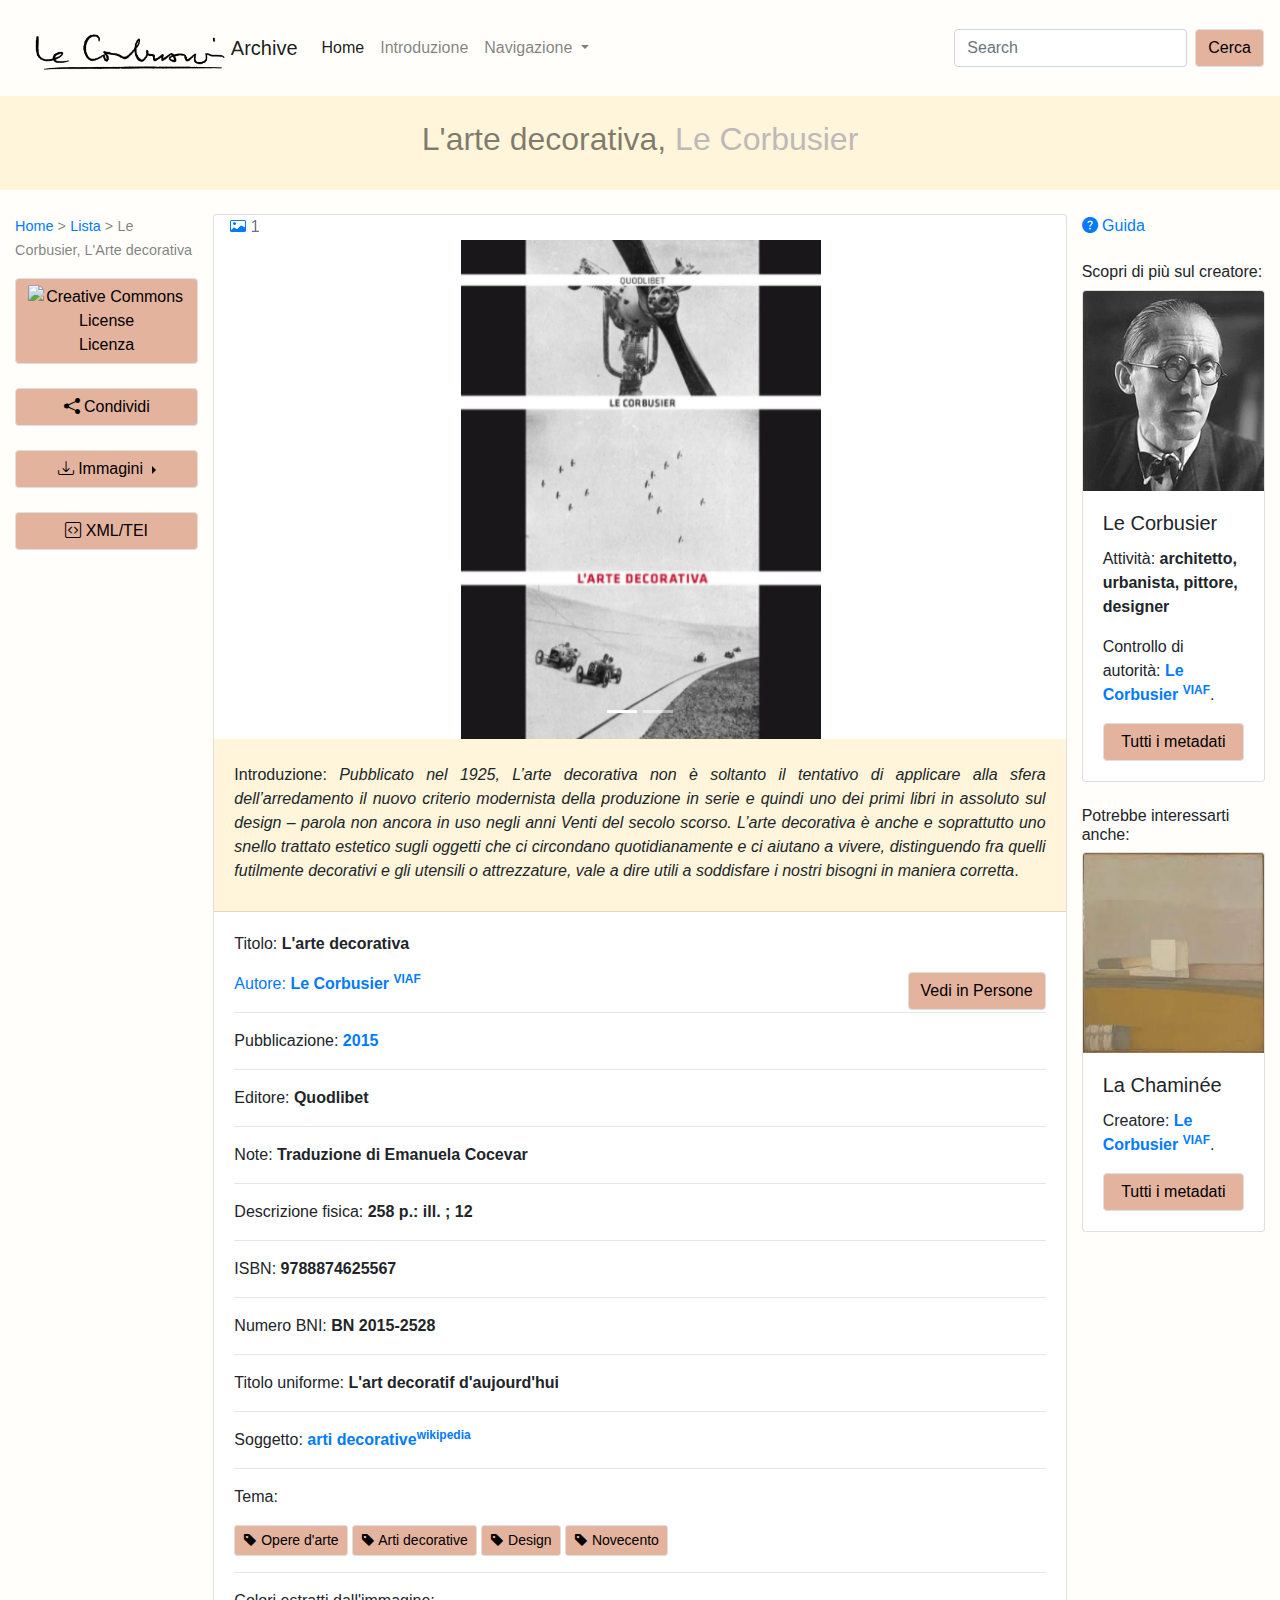
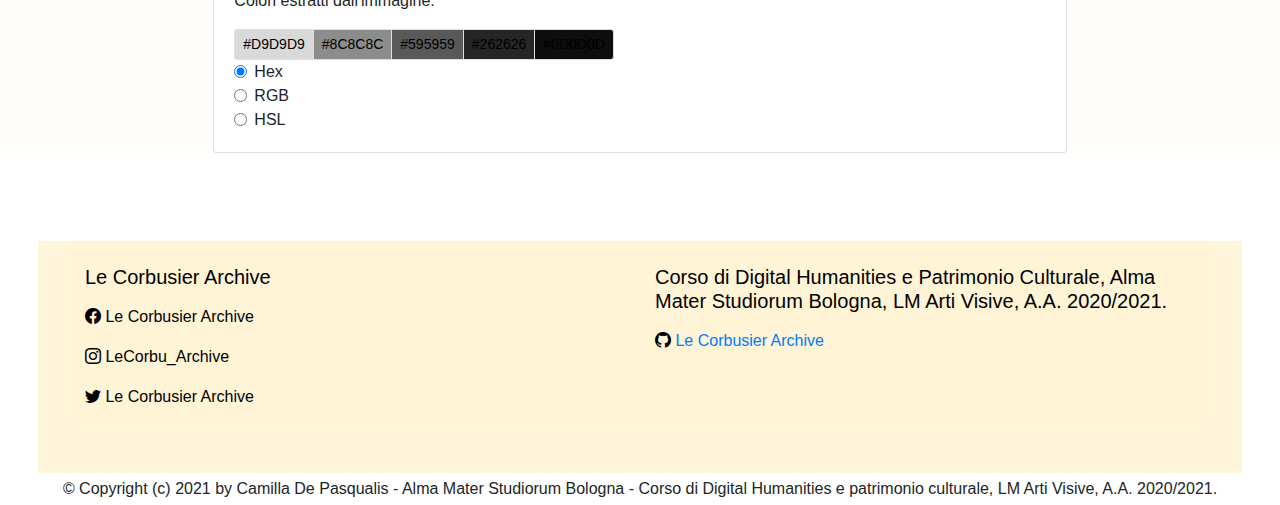
==== commit dad001c0: "modifiche finale e pp" ====
--- a/item.html
+++ b/item.html
@@ -215,7 +215,7 @@
                                 <hr>
                                 <p class="card-text"><span>ISBN:</span> <b>9788874625567</b></p>
                                 <hr>
-                                <p class="card-text"><span>Numero BNI:</span> <b>BN 2016-2528</b>
+                                <p class="card-text"><span>Numero BNI:</span> <b>BN 2015-2528</b>
                                 </p>
                                 <hr>
                                 <p class="card-text"><span>Titolo uniforme:</span> <b>L'art decoratif d'aujourd'hui</b></p>
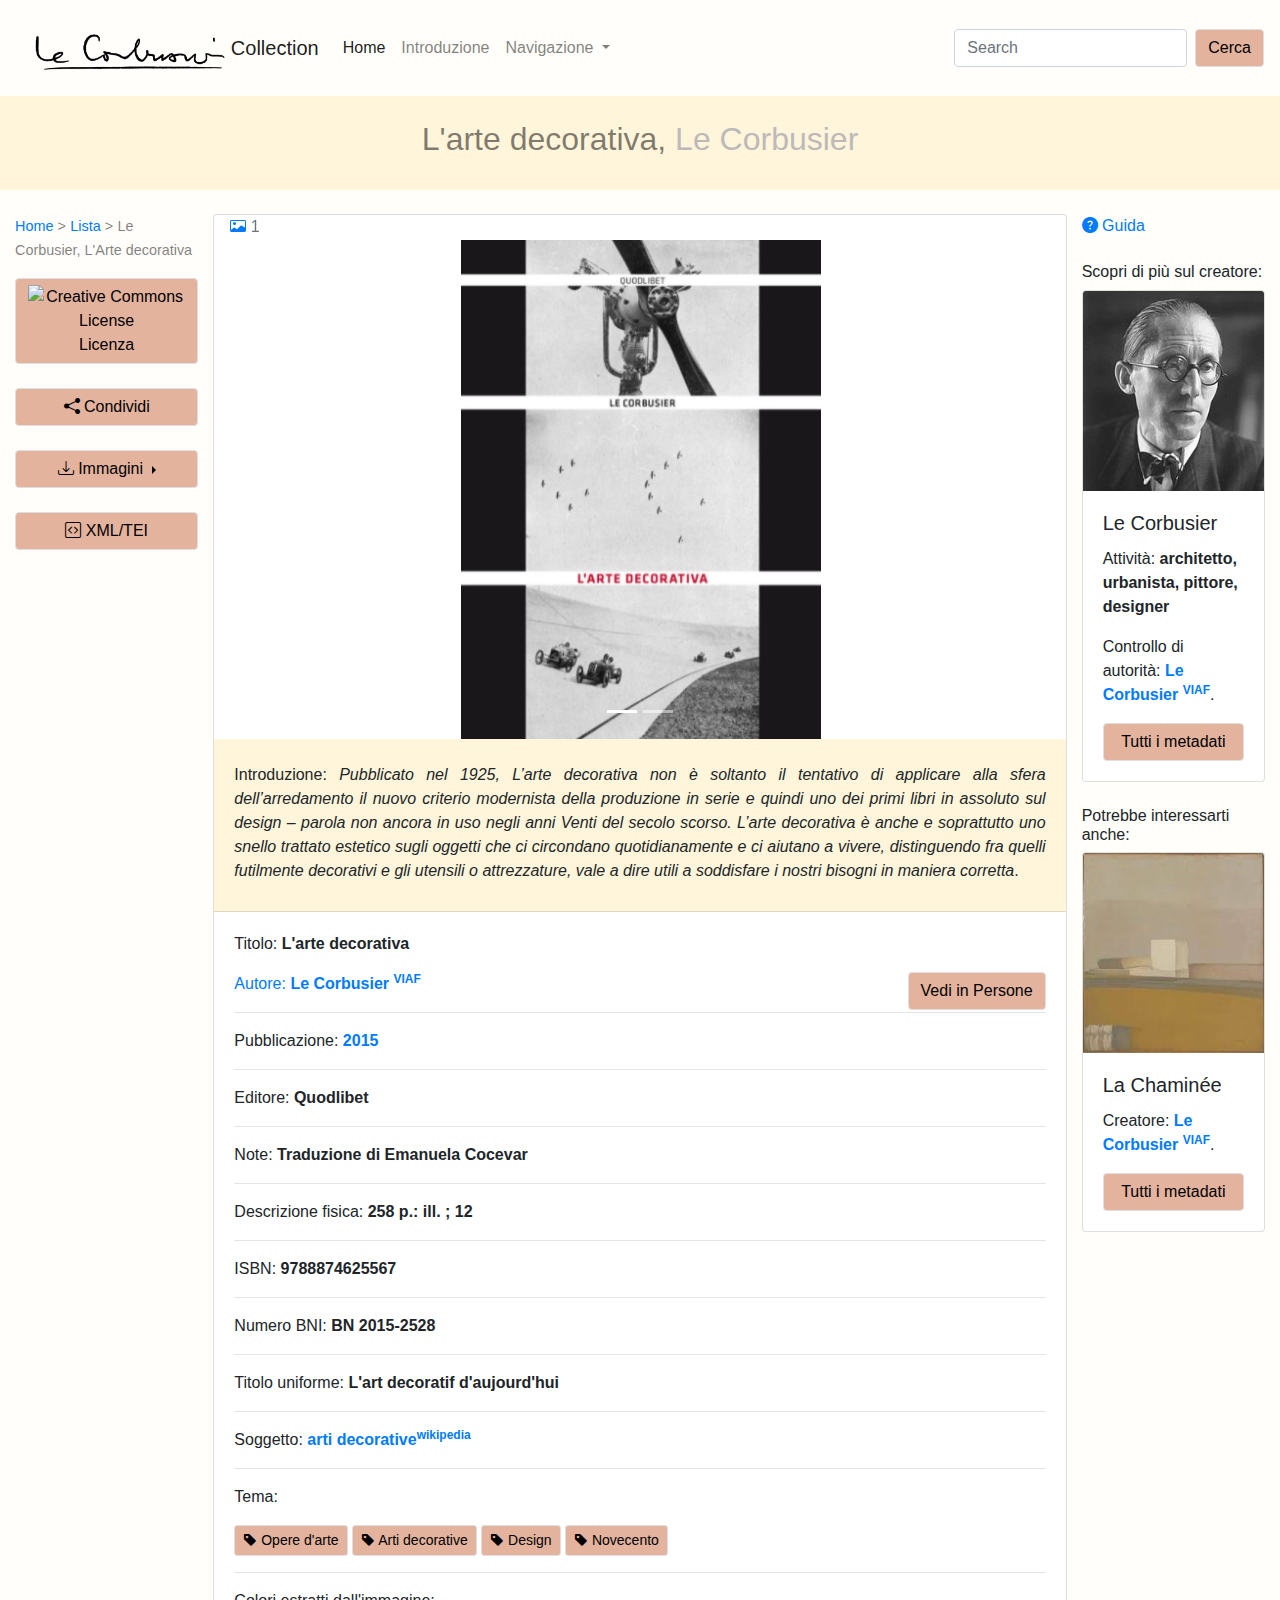
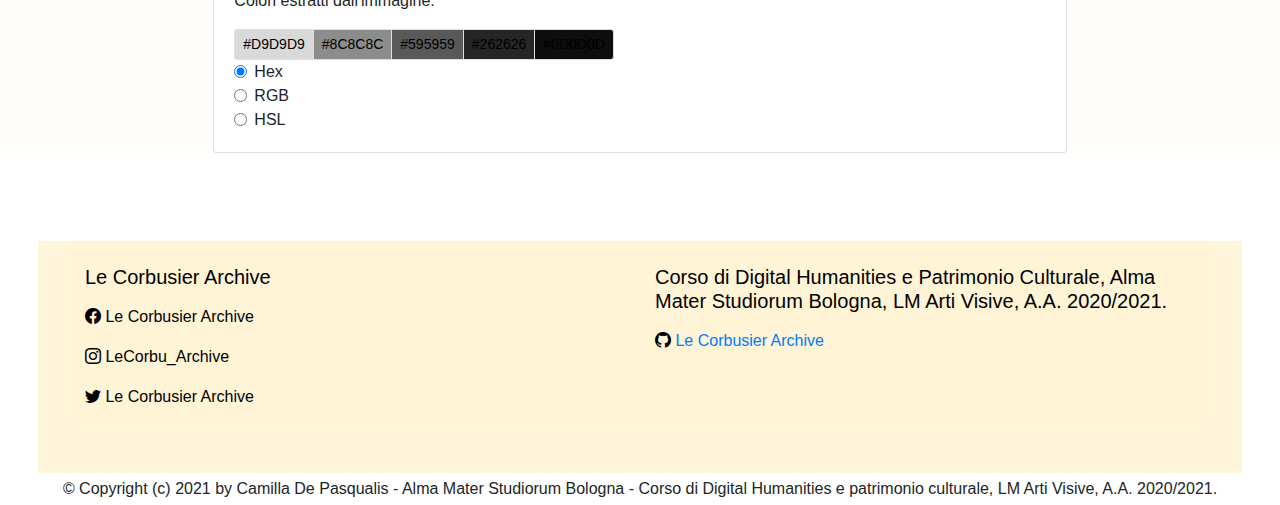
==== commit 0dcfe463: "." ====
--- a/item.html
+++ b/item.html
@@ -9,7 +9,7 @@
     <meta name="viewport" content="width=device-width, initial-scale=1, shrink-to-fit=no">
     <meta name="author" content="Camilla De Pasqualis">
     <!-- il titolo del sito riportato all'interno del tag title compare nella finestra del browser -->
-    <title>Le Corbusier Archive</title>
+    <title>Le Corbusier Collection</title>
     <!-- favicon -->
     <link rel="shortcut icon" href="img/favicon/favicon.ico" />
     <!-- bootstrap css -->
@@ -28,7 +28,7 @@
         <!-- bootstrap navbar -->
            <nav class="navbar navbar-expand-lg navbar-light navbar-bg">
       <img src="immagini\lecorbusier.gif" height="80" alt="">
-      <a class="navbar-brand" href="index.html" title="Torna a Home">Archive</a>
+      <a class="navbar-brand" href="index.html" title="Torna a Home">Collection</a>
     <button class="navbar-toggler" type="button" data-toggle="collapse" data-target="#navbarSupportedContent" aria-controls="navbarSupportedContent" aria-expanded="false" aria-label="Toggle navigation">
       <span class="navbar-toggler-icon"></span>
     </button>
